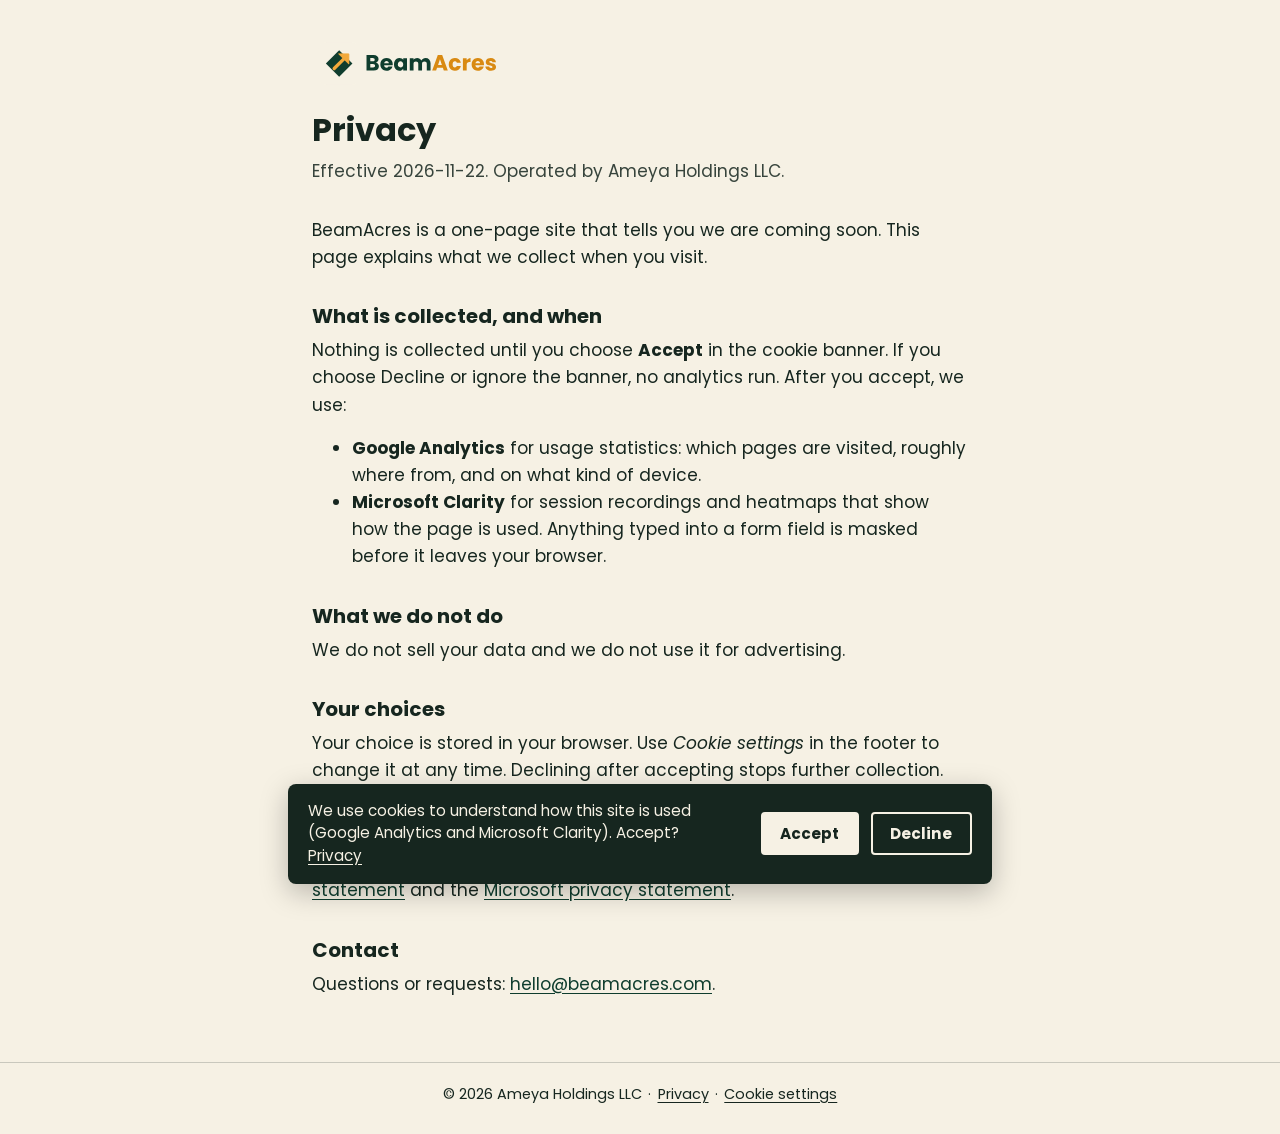
==== privacy/index.html @ 327927ac "Coming-soon page Co-Authored-By: Claude Opus 5.5 <noreply@anthropic.com>" ====
<!doctype html>
<html lang="en" data-gtm="GTM-KLQC257S" data-clarity="zhxqrrilws" data-privacy="/privacy/">
<head>
<meta charset="utf-8">
<meta name="viewport" content="width=device-width, initial-scale=1">
<meta name="theme-color" content="#F6F1E4">
<link rel="icon" href="/assets/favicon.svg" type="image/svg+xml">
<link rel="icon" href="/assets/favicon.png" type="image/png" sizes="180x180">
<link rel="apple-touch-icon" href="/assets/favicon.png">
<link rel="preconnect" href="https://fonts.googleapis.com">
<link rel="preconnect" href="https://fonts.gstatic.com" crossorigin>
<link rel="stylesheet" href="https://fonts.googleapis.com/css2?family=Poppins:wght@600;700&amp;display=swap">
<link rel="stylesheet" href="/assets/brand.css">
<link rel="stylesheet" href="/assets/site.css">
<script src="/assets/consent.js" defer></script>
<title>Privacy — BeamAcres</title>
<meta name="description" content="How BeamAcres handles analytics and your privacy choices.">
<link rel="canonical" href="https://beamacres.com/privacy/">
</head>
<body>
<a class="skip" href="#main">Skip to content</a>
<main id="main" class="doc">
  <div class="doc-head">
    <a href="/"><img class="logo" src="/assets/logo.svg" alt="BeamAcres home"></a>
    <h1>Privacy</h1>
    <p class="meta">Effective 2026-11-22. Operated by Ameya Holdings LLC.</p>
  </div>
  <p>BeamAcres is a one-page site that tells you we are coming soon. This page explains what we collect when you visit.</p>

  <h2>What is collected, and when</h2>
  <p>Nothing is collected until you choose <strong>Accept</strong> in the cookie banner. If you choose Decline or ignore the banner, no analytics run. After you accept, we use:</p>
  <ul>
    <li><strong>Google Analytics</strong> for usage statistics: which pages are visited, roughly where from, and on what kind of device.</li>
    <li><strong>Microsoft Clarity</strong> for session recordings and heatmaps that show how the page is used. Anything typed into a form field is masked before it leaves your browser.</li>
  </ul>

  <h2>What we do not do</h2>
  <p>We do not sell your data and we do not use it for advertising.</p>

  <h2>Your choices</h2>
  <p>Your choice is stored in your browser. Use <em>Cookie settings</em> in the footer to change it at any time. Declining after accepting stops further collection.</p>

  <h2>Service providers</h2>
  <p>Google and Microsoft process this data for us. See the <a href="https://policies.google.com/privacy" rel="noopener">Google privacy statement</a> and the <a href="https://privacy.microsoft.com/privacystatement" rel="noopener">Microsoft privacy statement</a>.</p>

  <h2>Contact</h2>
  <p>Questions or requests: <a href="mailto:hello@beamacres.com">hello@beamacres.com</a>.</p>
</main>
<footer class="site-footer">
  <span>&copy; 2026 Ameya Holdings LLC</span><span class="sep" aria-hidden="true">&middot;</span><a href="/privacy/">Privacy</a><span class="sep" aria-hidden="true">&middot;</span><button type="button" class="link-button" data-consent-open>Cookie settings</button>
</footer>
</body>
</html>
---- assets/brand.css ----
:root {
  --brand-primary: #0F3D2E;
  --brand-accent: #F2A93B;
  --brand-bg: #F6F1E4;
  --brand-text: #16261F;
  --font-heading: 'Poppins', system-ui, -apple-system, 'Segoe UI', Roboto, sans-serif;
  --font-body: 'Poppins', system-ui, -apple-system, 'Segoe UI', Roboto, sans-serif;
}
---- assets/site.css ----
*, *::before, *::after { box-sizing: border-box; }
html { -webkit-text-size-adjust: 100%; }
body {
  margin: 0;
  min-height: 100vh;
  min-height: 100dvh;
  display: flex;
  flex-direction: column;
  background: var(--brand-bg);
  color: var(--brand-text);
  font: 400 1.0625rem/1.6 var(--font-body);
}
a { color: var(--brand-primary); text-underline-offset: 0.2em; }
a:hover { text-decoration-thickness: 2px; }
a:focus-visible, button:focus-visible { outline: 3px solid var(--brand-accent); outline-offset: 3px; border-radius: 2px; }

.sr-only {
  position: absolute; width: 1px; height: 1px; margin: -1px; padding: 0;
  overflow: hidden; clip: rect(0 0 0 0); white-space: nowrap; border: 0;
}
.skip { position: absolute; left: 1rem; top: -4rem; padding: 0.5rem 1rem; background: var(--brand-text); color: var(--brand-bg); z-index: 200; }
.skip:focus { top: 1rem; }

.stage {
  flex: 1;
  display: flex;
  flex-direction: column;
  align-items: center;
  justify-content: center;
  padding: 3rem 1.5rem 2rem;
  text-align: center;
}
.stage-inner { width: 100%; max-width: 36rem; animation: rise 0.7s ease-out both; }
.logo { display: block; max-width: min(16rem, 70%); max-height: 7rem; width: auto; height: auto; margin: 0 auto 2rem; }
.brand-name { font: 700 2.25rem/1.15 var(--font-heading); margin: 0 0 1rem; }
.tagline { font: 600 1.375rem/1.35 var(--font-heading); margin: 0 0 1rem; }
.description { margin: 0 auto 1.75rem; max-width: 32rem; }
.badge {
  display: inline-block;
  margin: 0 0 1.75rem;
  padding: 0.35rem 1rem;
  border: 2px solid var(--brand-primary);
  border-radius: 999px;
  color: var(--brand-primary);
  font: 700 0.8125rem/1.2 var(--font-heading);
  letter-spacing: 0.12em;
  text-transform: uppercase;
}
.contact { margin: 0; }

.site-footer {
  padding: 1.25rem 1.5rem 1.75rem;
  border-top: 1px solid color-mix(in srgb, var(--brand-text) 20%, transparent);
  text-align: center;
  font-size: 0.9rem;
}
.site-footer a, .site-footer button { color: var(--brand-text); }
.site-footer .sep { margin: 0 0.4rem; }
.link-button { background: none; border: 0; padding: 0; font: inherit; text-decoration: underline; text-underline-offset: 0.2em; cursor: pointer; }

.doc { width: 100%; max-width: 44rem; margin: 0 auto; padding: 2.5rem 1.5rem 3rem; flex: 1; }
.doc-head { margin-bottom: 2rem; }
.doc-head .logo { margin: 0 0 1.5rem; max-width: 12rem; max-height: 4.5rem; }
.doc h1 { font: 700 2rem/1.2 var(--font-heading); margin: 0 0 0.5rem; }
.doc h2 { font: 700 1.25rem/1.3 var(--font-heading); margin: 2rem 0 0.5rem; }
.doc p, .doc ul { margin: 0 0 1rem; }
.doc .meta { opacity: 0.85; }

.consent-banner {
  position: fixed; left: 1rem; right: 1rem; bottom: 1rem; z-index: 100;
  max-width: 44rem; margin: 0 auto; padding: 1rem 1.25rem;
  display: flex; flex-wrap: wrap; align-items: center; gap: 0.75rem 1.5rem;
  background: var(--brand-text); color: var(--brand-bg);
  border-radius: 8px; box-shadow: 0 8px 28px rgba(0, 0, 0, 0.25);
  font-size: 0.95rem; line-height: 1.5;
}
.consent-text { flex: 1 1 16rem; margin: 0; }
.consent-link { color: var(--brand-bg); }
.consent-actions { display: flex; gap: 0.75rem; }
.consent-btn {
  padding: 0.5rem 1.1rem; border: 2px solid var(--brand-bg); border-radius: 4px;
  background: transparent; color: var(--brand-bg); font: 700 0.95rem var(--font-body); cursor: pointer;
}
.consent-btn--accept { background: var(--brand-bg); color: var(--brand-text); }
.consent-btn:hover { opacity: 0.88; }
.consent-btn:focus-visible, .consent-link:focus-visible { outline: 3px solid var(--brand-bg); outline-offset: 2px; }

@keyframes rise { from { opacity: 0; transform: translateY(0.75rem); } to { opacity: 1; transform: none; } }
@media (max-width: 480px) {
  .brand-name { font-size: 1.875rem; }
  .tagline { font-size: 1.1875rem; }
  .consent-actions { width: 100%; }
  .consent-btn { flex: 1; }
}
@media (prefers-reduced-motion: reduce) {
  .stage-inner { animation: none; }
}
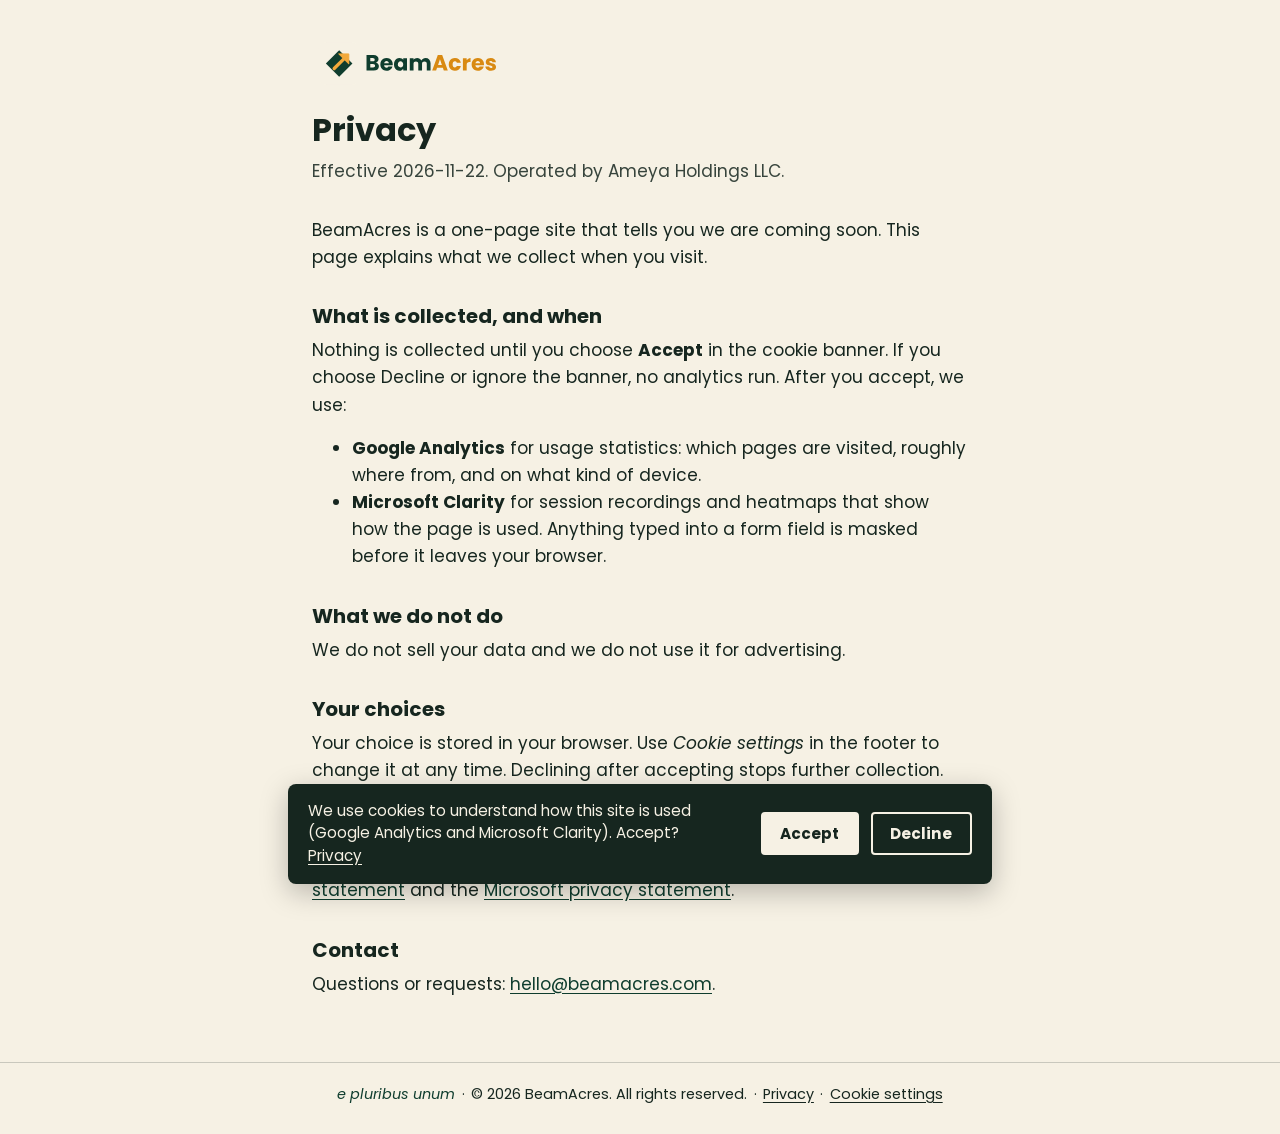
==== commit 28ba5609: "Footer: brand copyright and motto Co-Authored-By: Claude Opus 5.5 <noreply@anthropic.com> Claude-Ses" ====
--- a/privacy/index.html
+++ b/privacy/index.html
@@ -47,7 +47,7 @@
   <p>Questions or requests: <a href="mailto:hello@beamacres.com">hello@beamacres.com</a>.</p>
 </main>
 <footer class="site-footer">
-  <span>&copy; 2026 Ameya Holdings LLC</span><span class="sep" aria-hidden="true">&middot;</span><a href="/privacy/">Privacy</a><span class="sep" aria-hidden="true">&middot;</span><button type="button" class="link-button" data-consent-open>Cookie settings</button>
+  <span class="motto"><span data-egg>e</span> pluribus unum</span><span class="sep" aria-hidden="true">&middot;</span><span>&copy; 2026 BeamAcres. All rights reserved.</span><span class="sep" aria-hidden="true">&middot;</span><a href="/privacy/">Privacy</a><span class="sep" aria-hidden="true">&middot;</span><button type="button" class="link-button" data-consent-open>Cookie settings</button>
 </footer>
 </body>
 </html>
--- a/assets/site.css
+++ b/assets/site.css
@@ -56,6 +56,7 @@
 }
 .site-footer a, .site-footer button { color: var(--brand-text); }
 .site-footer .sep { margin: 0 0.4rem; }
+.site-footer .motto { font-family: var(--font-heading); font-style: italic; color: var(--brand-primary); }
 .link-button { background: none; border: 0; padding: 0; font: inherit; text-decoration: underline; text-underline-offset: 0.2em; cursor: pointer; }
 
 .doc { width: 100%; max-width: 44rem; margin: 0 auto; padding: 2.5rem 1.5rem 3rem; flex: 1; }
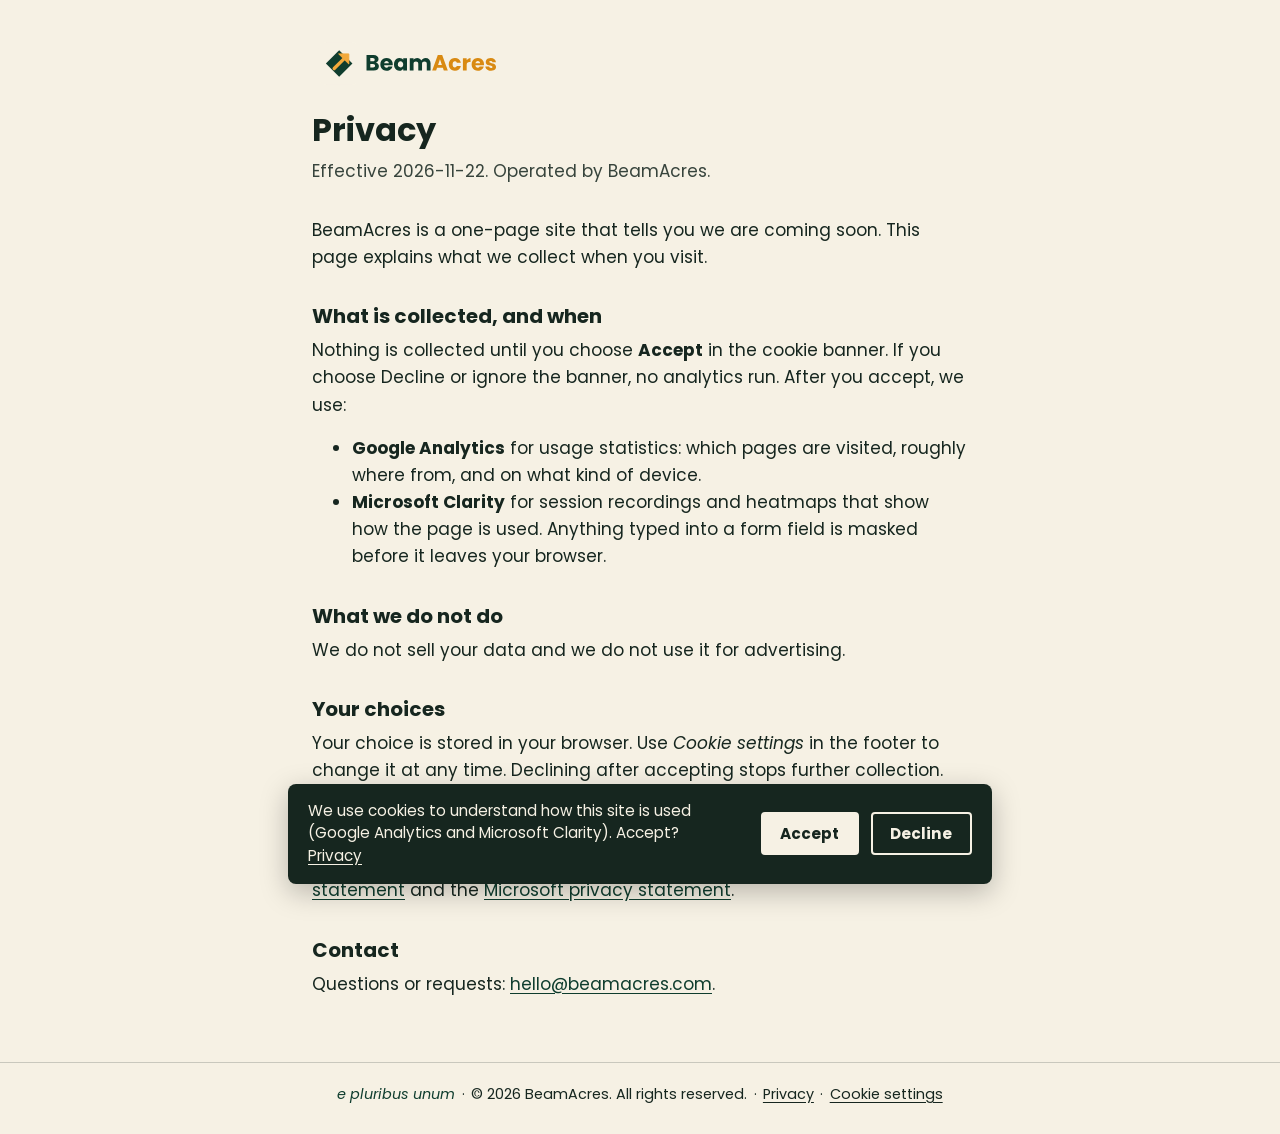
==== commit e10dec9c: "Privacy: brand as operator; neutral consent key Co-Authored-By: Claude Opus 5.5 <noreply@anthropic.c" ====
--- a/privacy/index.html
+++ b/privacy/index.html
@@ -23,7 +23,7 @@
   <div class="doc-head">
     <a href="/"><img class="logo" src="/assets/logo.svg" alt="BeamAcres home"></a>
     <h1>Privacy</h1>
-    <p class="meta">Effective 2026-11-22. Operated by Ameya Holdings LLC.</p>
+    <p class="meta">Effective 2026-11-22. Operated by BeamAcres.</p>
   </div>
   <p>BeamAcres is a one-page site that tells you we are coming soon. This page explains what we collect when you visit.</p>
 
